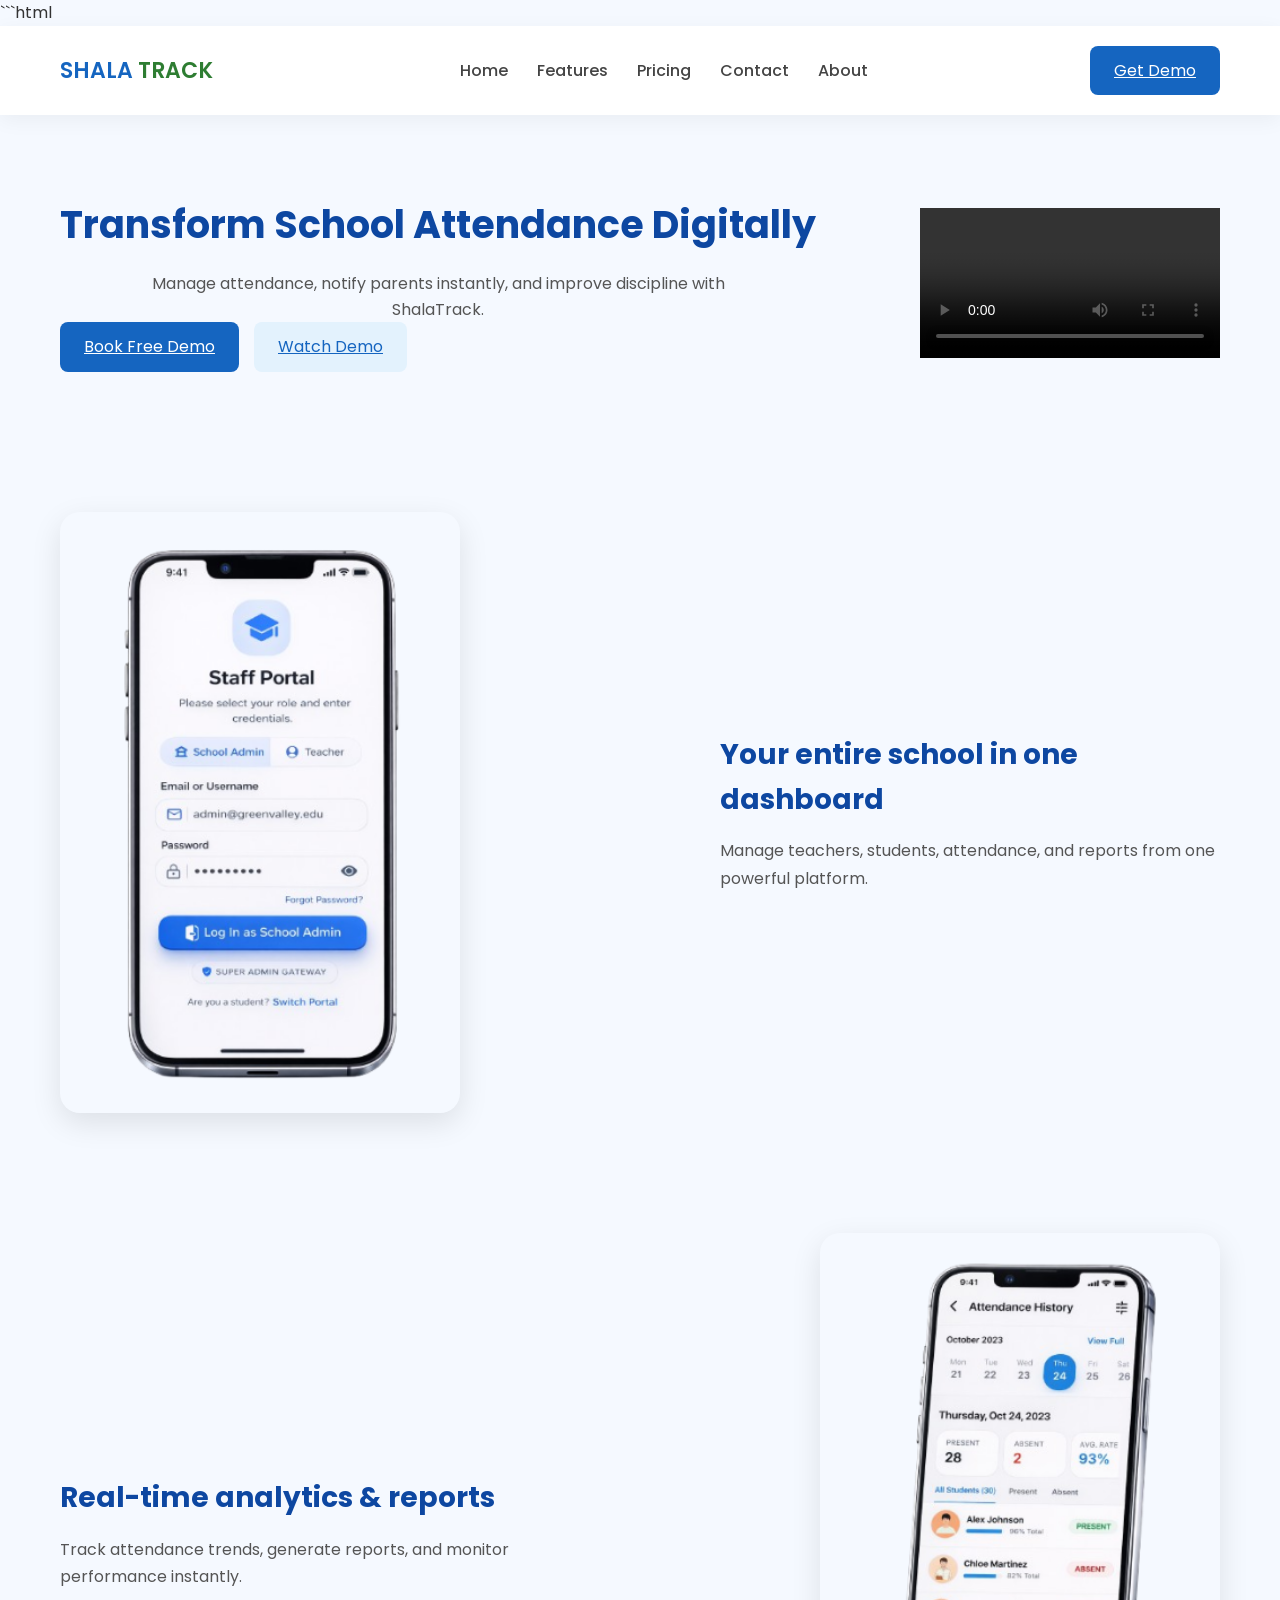
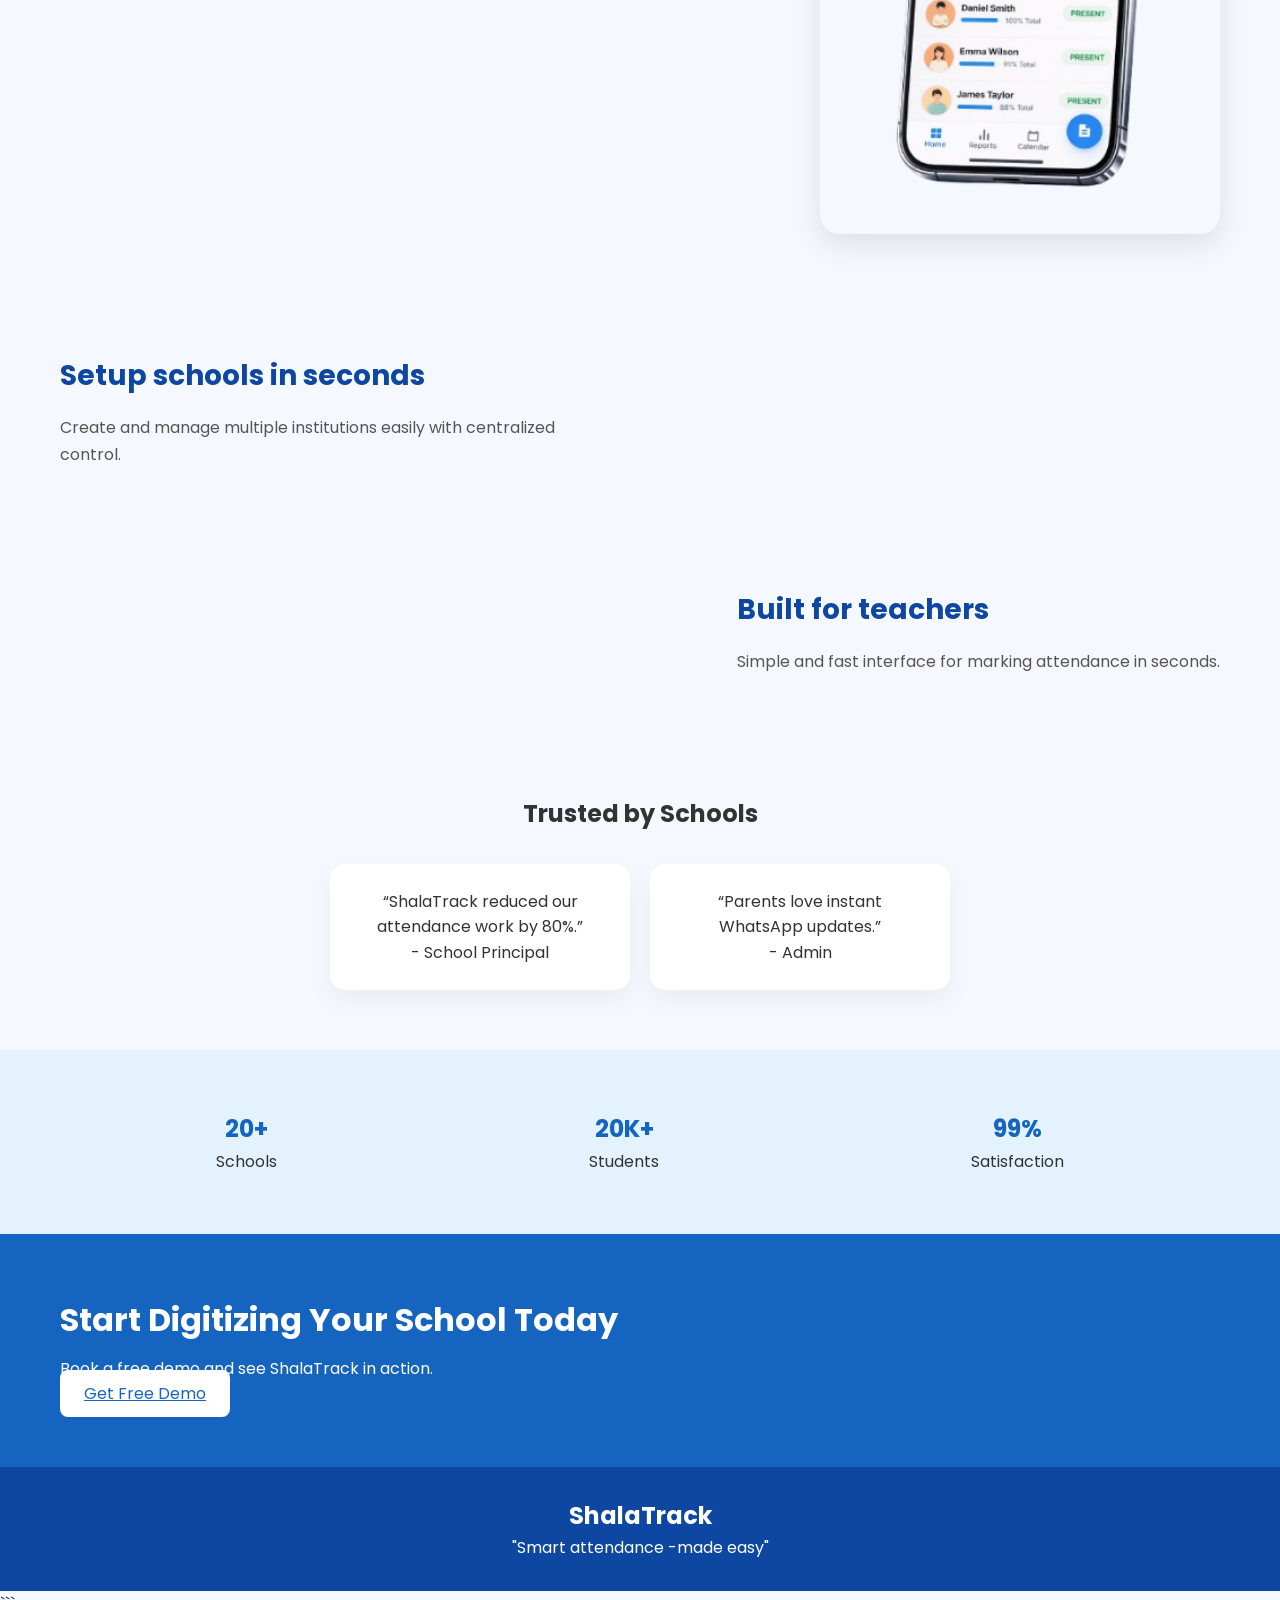
==== index.html @ d2fe2675 "Update index.html" ====
```html
<!DOCTYPE html>
<html lang="en">
<head>
  <meta charset="UTF-8">
  <title>ShalaTrack</title>
  <meta name="viewport" content="width=device-width, initial-scale=1.0">

  <link rel="stylesheet" href="styles.css">
  <link href="https://fonts.googleapis.com/css2?family=Poppins:wght@300;400;600&display=swap" rel="stylesheet">
</head>

<body>

<!-- NAVBAR -->
<header class="navbar">

  <div class="logo">
    <span class="logo-blue">SHALA</span>
    <span class="logo-green">TRACK</span>
  </div>

  <!-- ☰ HAMBURGER -->
  <div class="menu-toggle" onclick="toggleMenu()">☰</div>

  <nav id="nav-links">
    <a href="index.html">Home</a>
    <a href="features.html">Features</a>
    <a href="pricing.html">Pricing</a>
    <a href="contact.html">Contact</a>
    <a href="about.html">About</a>
  </nav>

  <a href="contact.html#contact-form" class="btn">Get Demo</a>

</header>

<!-- HERO -->
<section class="hero">
  <div class="hero-left">
    <h1>Transform School Attendance Digitally</h1>
    <p>
      Manage attendance, notify parents instantly, and improve discipline with ShalaTrack.
    </p>

    <div class="hero-buttons">
      <a href="contact.html#contact-form" class="btn">Book Free Demo</a>
      <a href="#" class="btn secondary">Watch Demo</a>
    </div>
  </div>

  <div class="hero-right">

    <!-- 🎥 VIDEO START -->
    <!-- Replace "videos/demo.mp4" with your actual video file path -->
    <!-- Example: videos/shalatrack-demo.mp4 -->

    <video controls width="100%">
      <source src="shallademo.mp4" type="video/mp4">
      
      <!-- If video not supported -->
      Your browser does not support the video tag.
    </video>

    <!-- 🎥 VIDEO END -->

  </div>
</section>

<!-- FEATURES -->
<section class="split">
  <div class="split-img">
    <img src="staffmockup.png" alt="Staff Interface">
  </div>
  <div class="split-text">
    <h2>Your entire school in one dashboard</h2>
    <p>
      Manage teachers, students, attendance, and reports from one powerful platform.
    </p>
  </div>
</section>

<section class="split reverse">
  <div class="split-img">
    <img src="historymock.png" alt="Attendance History">
  </div>
  <div class="split-text">
    <h2>Real-time analytics & reports</h2>
    <p>
      Track attendance trends, generate reports, and monitor performance instantly.
    </p>
  </div>
</section>

<section class="split">
  <div class="split-text">
    <h2>Setup schools in seconds</h2>
    <p>
      Create and manage multiple institutions easily with centralized control.
    </p>
  </div>
</section>

<section class="split reverse">
  <div class="split-text">
    <h2>Built for teachers</h2>
    <p>
      Simple and fast interface for marking attendance in seconds.
    </p>
  </div>
</section>

<!-- TESTIMONIAL -->
<section class="testimonial">
  <h2>Trusted by Schools</h2>

  <div class="test-grid">
    <div class="test-card">
      <p>“ShalaTrack reduced our attendance work by 80%.”</p>
      <span>- School Principal</span>
    </div>

    <div class="test-card">
      <p>“Parents love instant WhatsApp updates.”</p>
      <span>- Admin</span>
    </div>
  </div>
</section>

<!-- STATS -->
<section class="stats">
  <div>
    <h1>20+</h1>
    <p>Schools</p>
  </div>

  <div>
    <h1>20K+</h1>
    <p>Students</p>
  </div>

  <div>
    <h1>99%</h1>
    <p>Satisfaction</p>
  </div>
</section>

<!-- CTA -->
<section class="cta">
  <div class="cta-text">
    <h1>Start Digitizing Your School Today</h1>
    <p>Book a free demo and see ShalaTrack in action.</p>
    <a href="contact.html#contact-form" class="btn">Get Free Demo</a>
  </div>
</section>

<!-- FOOTER -->
<footer>
  <div>
    <h2>ShalaTrack</h2>
    <p>"Smart attendance -made easy"</p>
  </div>
</footer>

<!-- SCRIPT -->
<script>
function toggleMenu() {
  const nav = document.getElementById("nav-links");
  nav.classList.toggle("active");
}
</script>

</body>
</html>
```
---- styles.css ----
/* RESET */
* {
  margin: 0;
  padding: 0;
  box-sizing: border-box;
  font-family: 'Poppins', sans-serif;
}

body {
  background: #f5f9ff;
  color: #333;
  line-height: 1.6;
}

/* NAVBAR */
.navbar {
  display: flex;
  justify-content: space-between;
  align-items: center;
  padding: 20px 60px;
  background: white;
  box-shadow: 0 5px 20px rgba(0,0,0,0.05);
  position: sticky;
  top: 0;
  z-index: 100;
}

.logo {
  font-size: 22px;
  font-weight: 600;
}

.logo-blue {
  color: #1565c0;
}

.logo-green {
  color: #2e7d32;
}

.navbar nav a {
  margin-left: 25px;
  text-decoration: none;
  color: #444;
  font-weight: 500;
  transition: 0.3s;
}

.navbar nav a:hover {
  color: #1565c0;
}

/* BUTTON */
.btn {
  padding: 12px 24px;
  border: none;
  border-radius: 8px;
  background: #1565c0;
  color: white;
  cursor: pointer;
  transition: 0.3s;
}

.btn:hover {
  background: #0d47a1;
  transform: translateY(-2px);
}

.btn.secondary {
  background: #e3f2fd;
  color: #1565c0;
}

/* HERO */
.hero {
  display: flex;
  justify-content: space-between;
  align-items: center;
  padding: 80px 60px;
  animation: fadeUp 1s ease;
}

.hero-left h1 {
  font-size: 42px;
  color: #0d47a1;
  margin-bottom: 20px;
}

.hero-left p {
  margin-bottom: 25px;
  color: #555;
}

.hero-buttons {
  display: flex;
  gap: 15px;
}

.hero-right img {
  width: 450px;
  animation: float 3s ease-in-out infinite;
}

/* SPLIT SECTIONS */
.split {
  display: flex;
  align-items: center;
  justify-content: space-between;
  padding: 60px;
  gap: 40px;
}

.split.reverse {
  flex-direction: row-reverse;
}

.split-img img {
  width: 400px;
  border-radius: 20px;
  box-shadow: 0 10px 30px rgba(0,0,0,0.1);
}

.split-text h2 {
  color: #0d47a1;
  margin-bottom: 15px;
}

/* TESTIMONIAL */
.testimonial {
  padding: 60px;
  text-align: center;
}

.test-grid {
  display: flex;
  gap: 20px;
  justify-content: center;
  margin-top: 30px;
}

.test-card {
  background: white;
  padding: 25px;
  border-radius: 15px;
  box-shadow: 0 10px 25px rgba(0,0,0,0.05);
  max-width: 300px;
}

/* STATS */
.stats {
  display: flex;
  justify-content: space-around;
  padding: 60px;
  background: #e3f2fd;
  text-align: center;
}

.stats h1 {
  color: #1565c0;
}

/* CTA */
.cta {
  display: flex;
  align-items: center;
  justify-content: space-between;
  padding: 60px;
  background: #1565c0;
  color: white;
}

.cta img {
  width: 300px;
}

.cta .btn {
  margin-top: 20px;
  background: white;
  color: #1565c0;
}

/* FOOTER */
footer {
  background: #0d47a1;
  color: white;
  text-align: center;
  padding: 30px;
}

/* ANIMATIONS */
@keyframes fadeUp {
  from {
    opacity: 0;
    transform: translateY(40px);
  }
  to {
    opacity: 1;
    transform: translateY(0);
  }
}

@keyframes float {
  0% { transform: translateY(0); }
  50% { transform: translateY(-10px); }
  100% { transform: translateY(0); }
}

/* RESPONSIVE */

/* TABLET */
@media (max-width: 1024px) {
  .hero, .split, .cta {
    flex-direction: column;
    text-align: center;
  }

  .hero-right img,
  .split-img img,
  .cta img {
    width: 80%;
  }

  .stats {
    flex-direction: column;
    gap: 20px;
  }
}

/* MOBILE */
@media (max-width: 768px) {

  .navbar {
    padding: 15px 20px;
  }

  .navbar nav {
    display: none;
  }

  .hero {
    padding: 40px 20px;
  }

  .hero-left h1 {
    font-size: 28px;
  }

  .split {
    padding: 40px 20px;
  }

  .testimonial {
    padding: 40px 20px;
  }

  .test-grid {
    flex-direction: column;
    align-items: center;
  }

  .stats {
    padding: 40px 20px;
  }

  .cta {
    padding: 40px 20px;
  }

}
/* ABOUT HERO (centered) */
.hero {
  text-align: center;
}

.hero h1 {
  font-size: 38px;
  color: #0d47a1;
  margin-bottom: 15px;
}

.hero p {
  color: #555;
  max-width: 600px;
  margin: auto;
}

/* SPLIT TEXT IMPROVEMENT */
.split-text {
  max-width: 500px;
}

.split-text h2 {
  font-size: 28px;
  margin-bottom: 15px;
}

.split-text p {
  color: #555;
  line-height: 1.7;
}

/* TEAM SECTION */
.team {
  text-align: center;
  padding: 80px 60px;
}

.team h1 {
  font-size: 32px;
  color: #0d47a1;
  margin-bottom: 10px;
}

.team p {
  color: #666;
  margin-bottom: 30px;
}

/* TEAM CARDS (reuse testimonial style but improved) */
.test-card {
  transition: 0.3s;
}

.test-card:hover {
  transform: translateY(-8px);
  box-shadow: 0 15px 40px rgba(0,0,0,0.1);
}

/* CTA TEXT FIX */
.cta-text h1 {
  font-size: 32px;
}

.cta-text p {
  margin-top: 10px;
}

/* IMAGE RESPONSIVE FIX */
.split-img img {
  max-width: 100%;
}

/* MOBILE IMPROVEMENTS */
@media (max-width: 768px) {

  .hero h1 {
    font-size: 26px;
  }

  .split-text h2 {
    font-size: 22px;
  }

  .team {
    padding: 40px 20px;
  }

}
/* FEATURES SECTION */
.features-section {
  padding: 60px;
}

/* GRID */
.features-grid {
  display: grid;
  grid-template-columns: repeat(3, 1fr);
  gap: 25px;
}

/* CARD */
.feature-card {
  background: white;
  padding: 25px;
  border-radius: 15px;
  box-shadow: 0 10px 25px rgba(0,0,0,0.05);
  transition: 0.3s;
}

.feature-card h3 {
  color: #1565c0;
  margin-bottom: 10px;
}

.feature-card p {
  color: #555;
  font-size: 14px;
}

/* HOVER EFFECT */
.feature-card:hover {
  transform: translateY(-8px);
  box-shadow: 0 15px 40px rgba(0,0,0,0.1);
}

/* RESPONSIVE */
@media (max-width: 1024px) {
  .features-grid {
    grid-template-columns: repeat(2, 1fr);
  }
}

@media (max-width: 768px) {
  .features-grid {
    grid-template-columns: 1fr;
  }

  .features-section {
    padding: 40px 20px;
  }
}
/* CONTACT SECTION */
.contact-section {
  padding: 60px;
}

/* BOX */
.contact-box {
  display: flex;
  gap: 40px;
  background: white;
  padding: 40px;
  border-radius: 20px;
  box-shadow: 0 10px 30px rgba(0,0,0,0.05);
}

/* LEFT SIDE */
.contact-info {
  flex: 1;
}

.contact-info h2 {
  color: #0d47a1;
  margin-bottom: 15px;
}

.contact-info p {
  margin-bottom: 10px;
  color: #555;
}

/* RIGHT SIDE */
.contact-form-box {
  flex: 1;
}

/* FORM */
.contact-form-box form {
  display: flex;
  flex-direction: column;
}

.contact-form-box input,
.contact-form-box textarea {
  padding: 12px;
  margin-bottom: 15px;
  border-radius: 8px;
  border: 1px solid #ddd;
  font-size: 14px;
}

.contact-form-box textarea {
  height: 120px;
  resize: none;
}

/* SUCCESS */
.success-icon {
  font-size: 40px;
  margin-bottom: 10px;
}

/* RESPONSIVE */
@media (max-width: 768px) {
  .contact-box {
    flex-direction: column;
    padding: 20px;
  }

  .contact-section {
    padding: 40px 20px;
  }
}
/* PRICING */
.pricing {
  display: flex;
  justify-content: center;
  gap: 30px;
  padding: 60px;
  flex-wrap: wrap;
}

.pricing-card {
  background: white;
  padding: 30px;
  border-radius: 20px;
  width: 280px;
  text-align: center;
  box-shadow: 0 10px 30px rgba(0,0,0,0.05);
  transition: 0.3s;
}

.pricing-card h2 {
  color: #0d47a1;
  margin-bottom: 10px;
}

.pricing-card h1 {
  font-size: 36px;
  color: #1565c0;
}

.pricing-card p {
  color: #666;
  margin-bottom: 20px;
}

.pricing-card ul {
  list-style: none;
  margin-bottom: 20px;
}

.pricing-card ul li {
  margin-bottom: 10px;
  color: #555;
}

/* HIGHLIGHT PLAN */
.pricing-card.highlight {
  transform: scale(1.05);
  border: 2px solid #1565c0;
}

/* HOVER */
.pricing-card:hover {
  transform: translateY(-8px);
  box-shadow: 0 15px 40px rgba(0,0,0,0.1);
}

/* RESPONSIVE */
@media (max-width: 768px) {
  .pricing {
    padding: 40px 20px;
  }
}
/* HAMBURGER */
.menu-toggle {
  display: none;
  font-size: 26px;
  cursor: pointer;
}

/* MOBILE NAV */
@media (max-width: 768px) {

  .menu-toggle {
    display: block;
  }

  #nav-links {
    position: absolute;
    top: 70px;
    left: 0;
    width: 100%;
    background: white;
    display: none;
    flex-direction: column;
    text-align: center;
    padding: 20px 0;
    box-shadow: 0 10px 30px rgba(0,0,0,0.1);
  }

  #nav-links a {
    display: block;
    margin: 15px 0;
  }

  #nav-links.active {
    display: flex;
  }
}
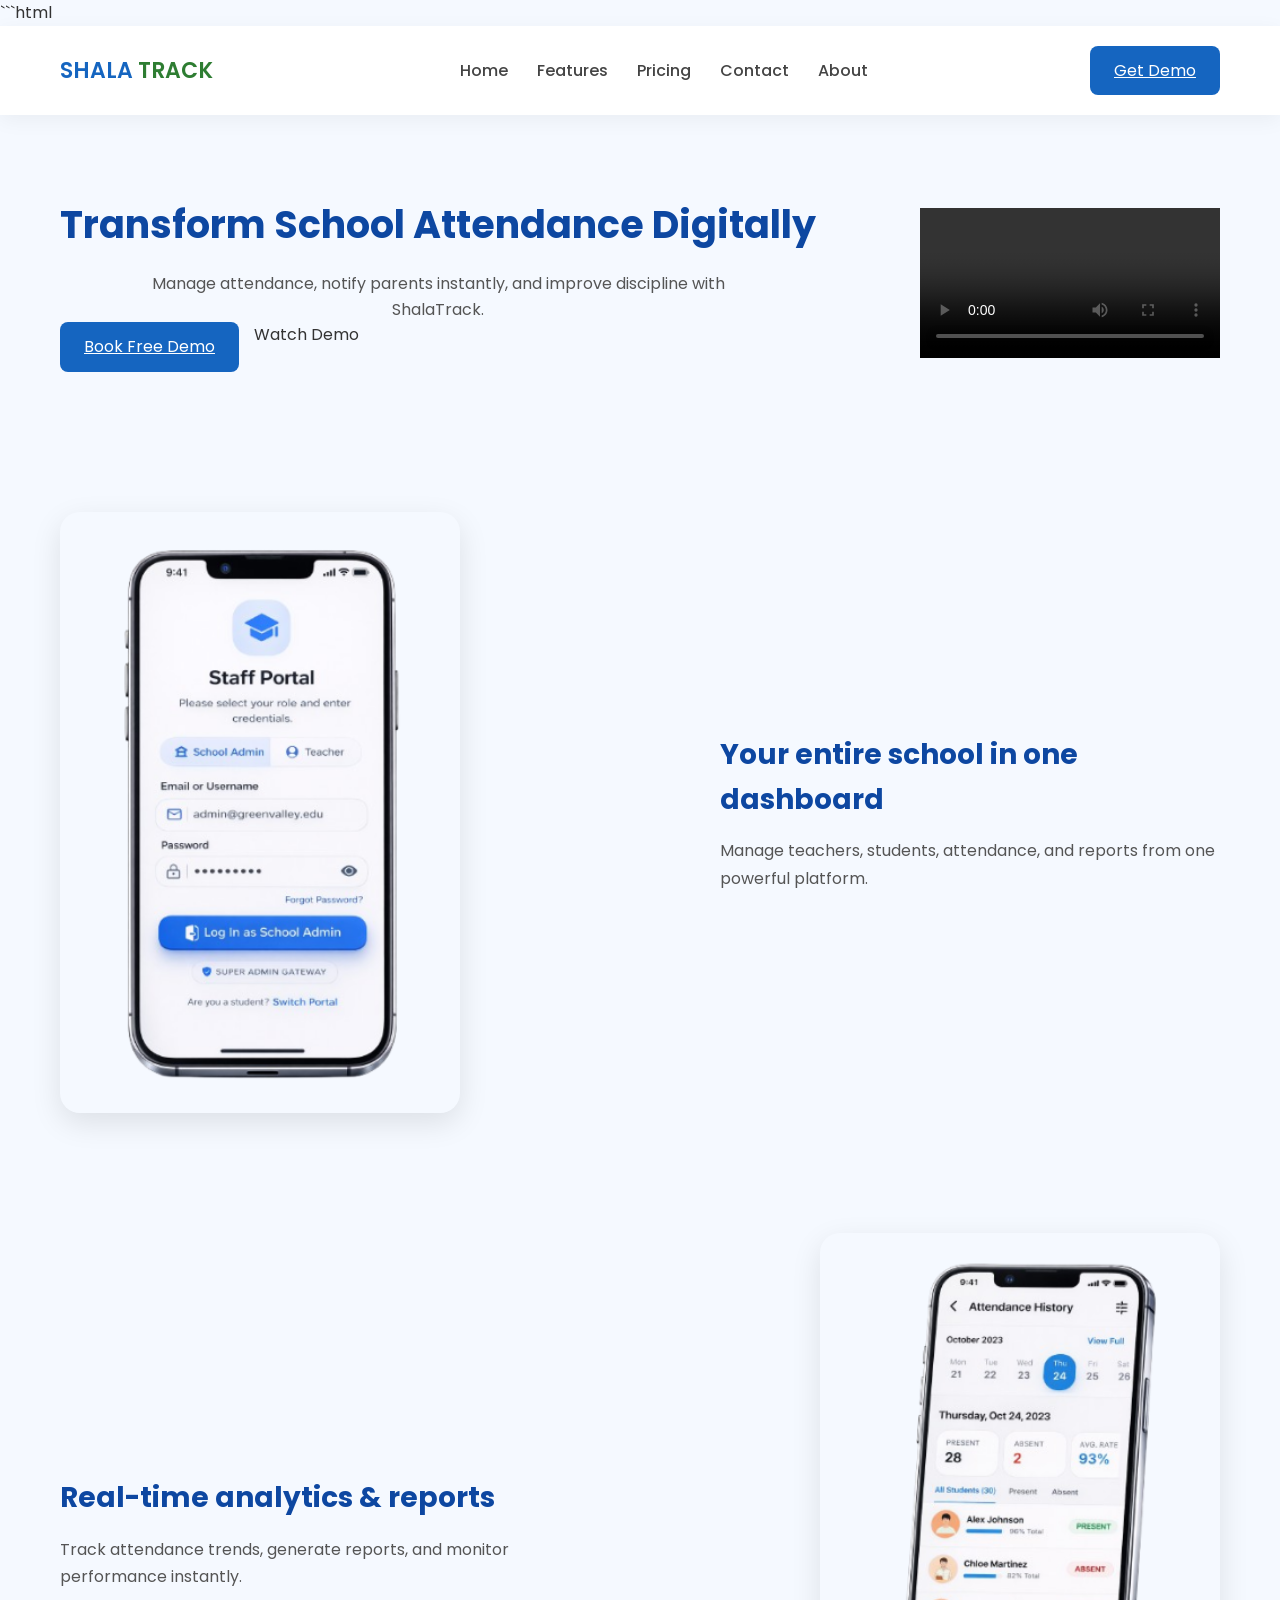
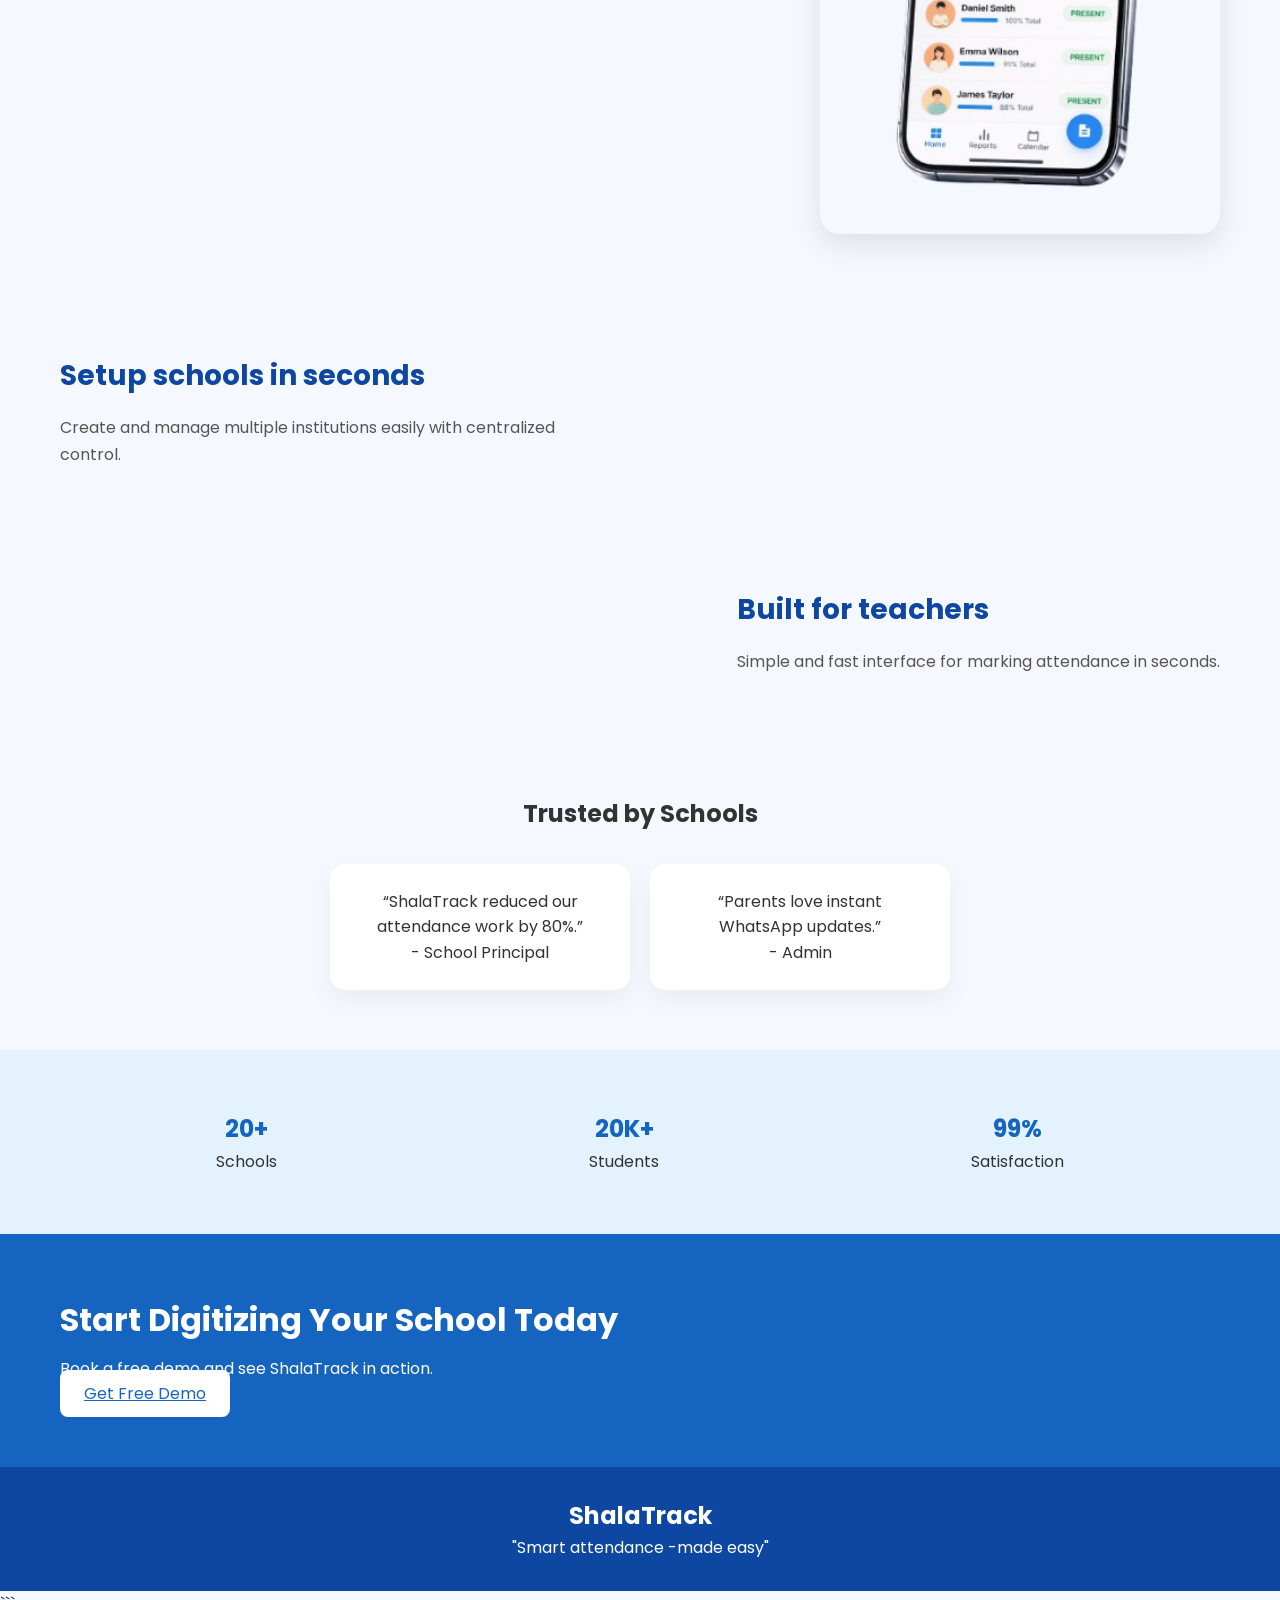
==== commit 48fbbc66: "Update index.html" ====
--- a/index.html
+++ b/index.html
@@ -45,7 +45,9 @@
 
     <div class="hero-buttons">
       <a href="contact.html#contact-form" class="btn">Book Free Demo</a>
-      <a href="#" class="btn secondary">Watch Demo</a>
+      <!--<a href="videos/demo.mp4" class="btn secondary" target="_blank">-->
+  Watch Demo
+</a>
     </div>
   </div>
 
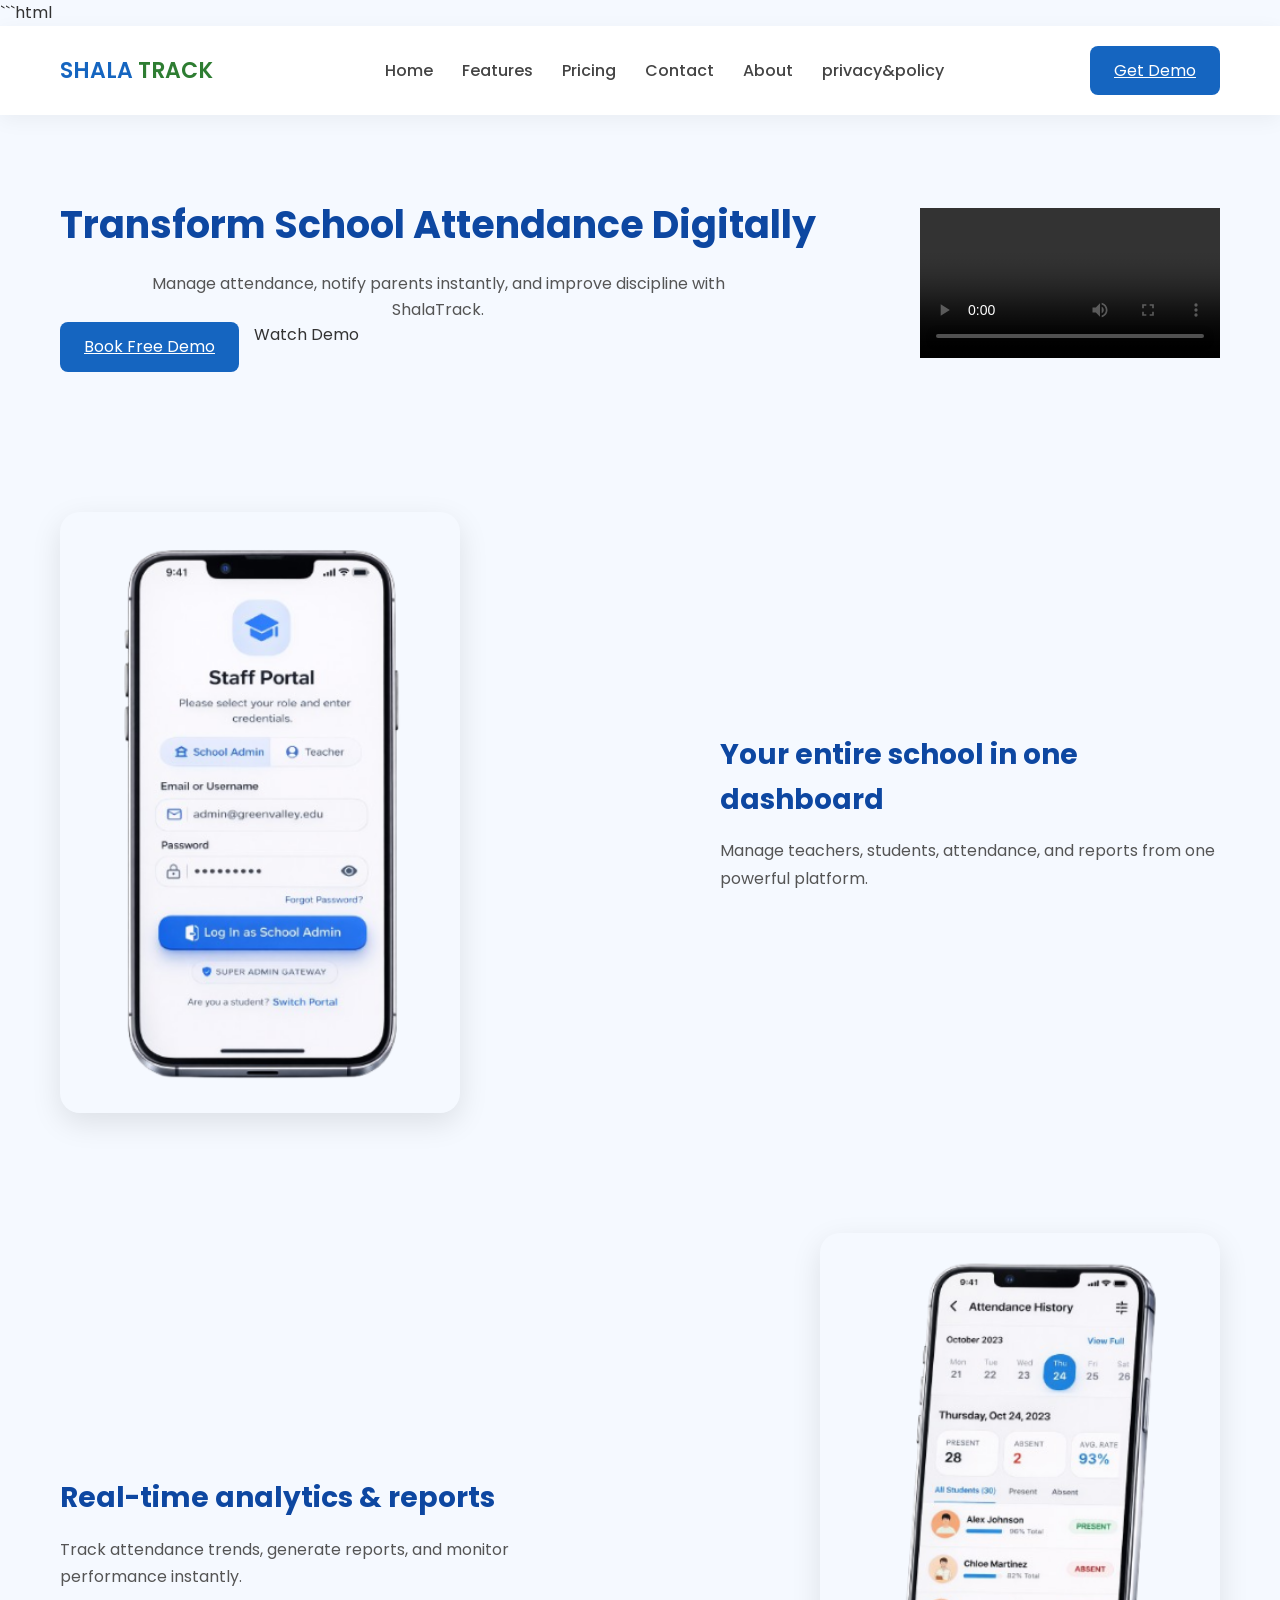
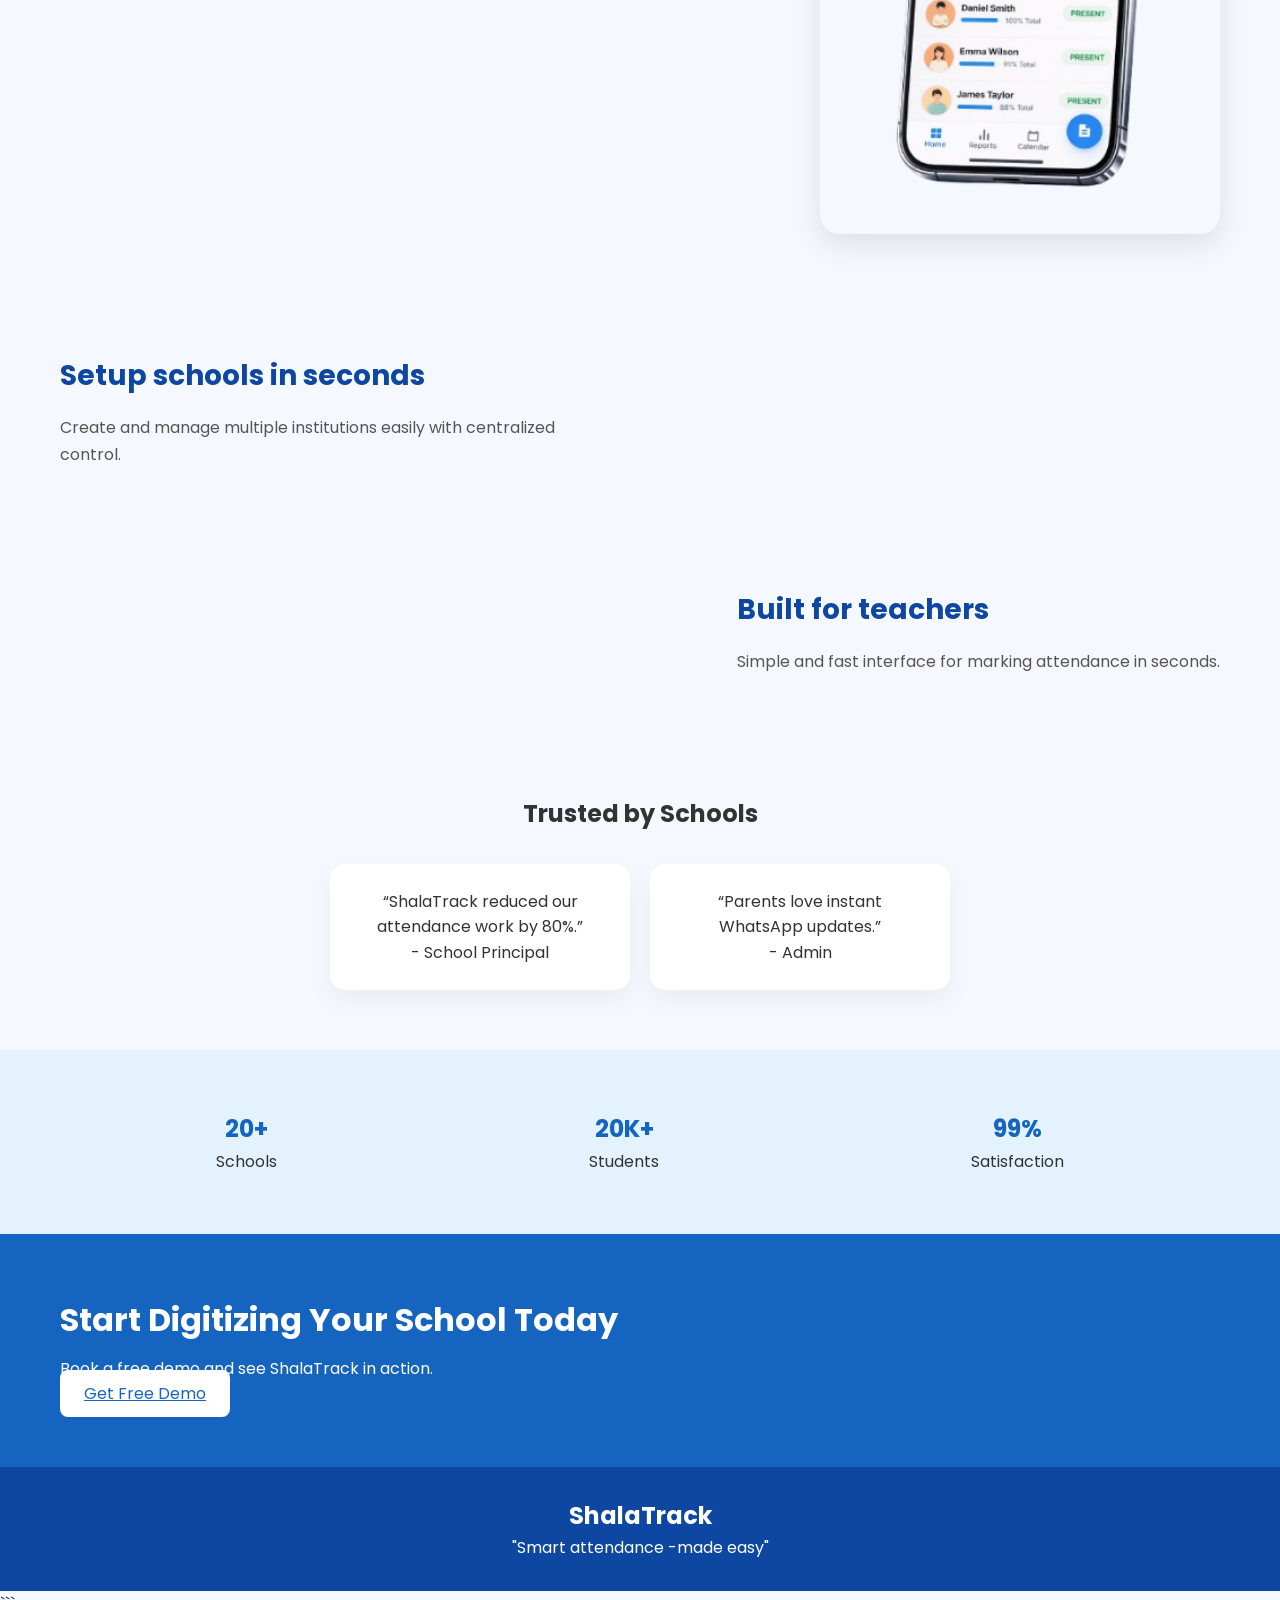
==== commit c894e894: "Update index.html" ====
--- a/index.html
+++ b/index.html
@@ -29,6 +29,7 @@
     <a href="pricing.html">Pricing</a>
     <a href="contact.html">Contact</a>
     <a href="about.html">About</a>
+    <a href="privacy-policy.html">privacy&policy</a>
   </nav>
 
   <a href="contact.html#contact-form" class="btn">Get Demo</a>
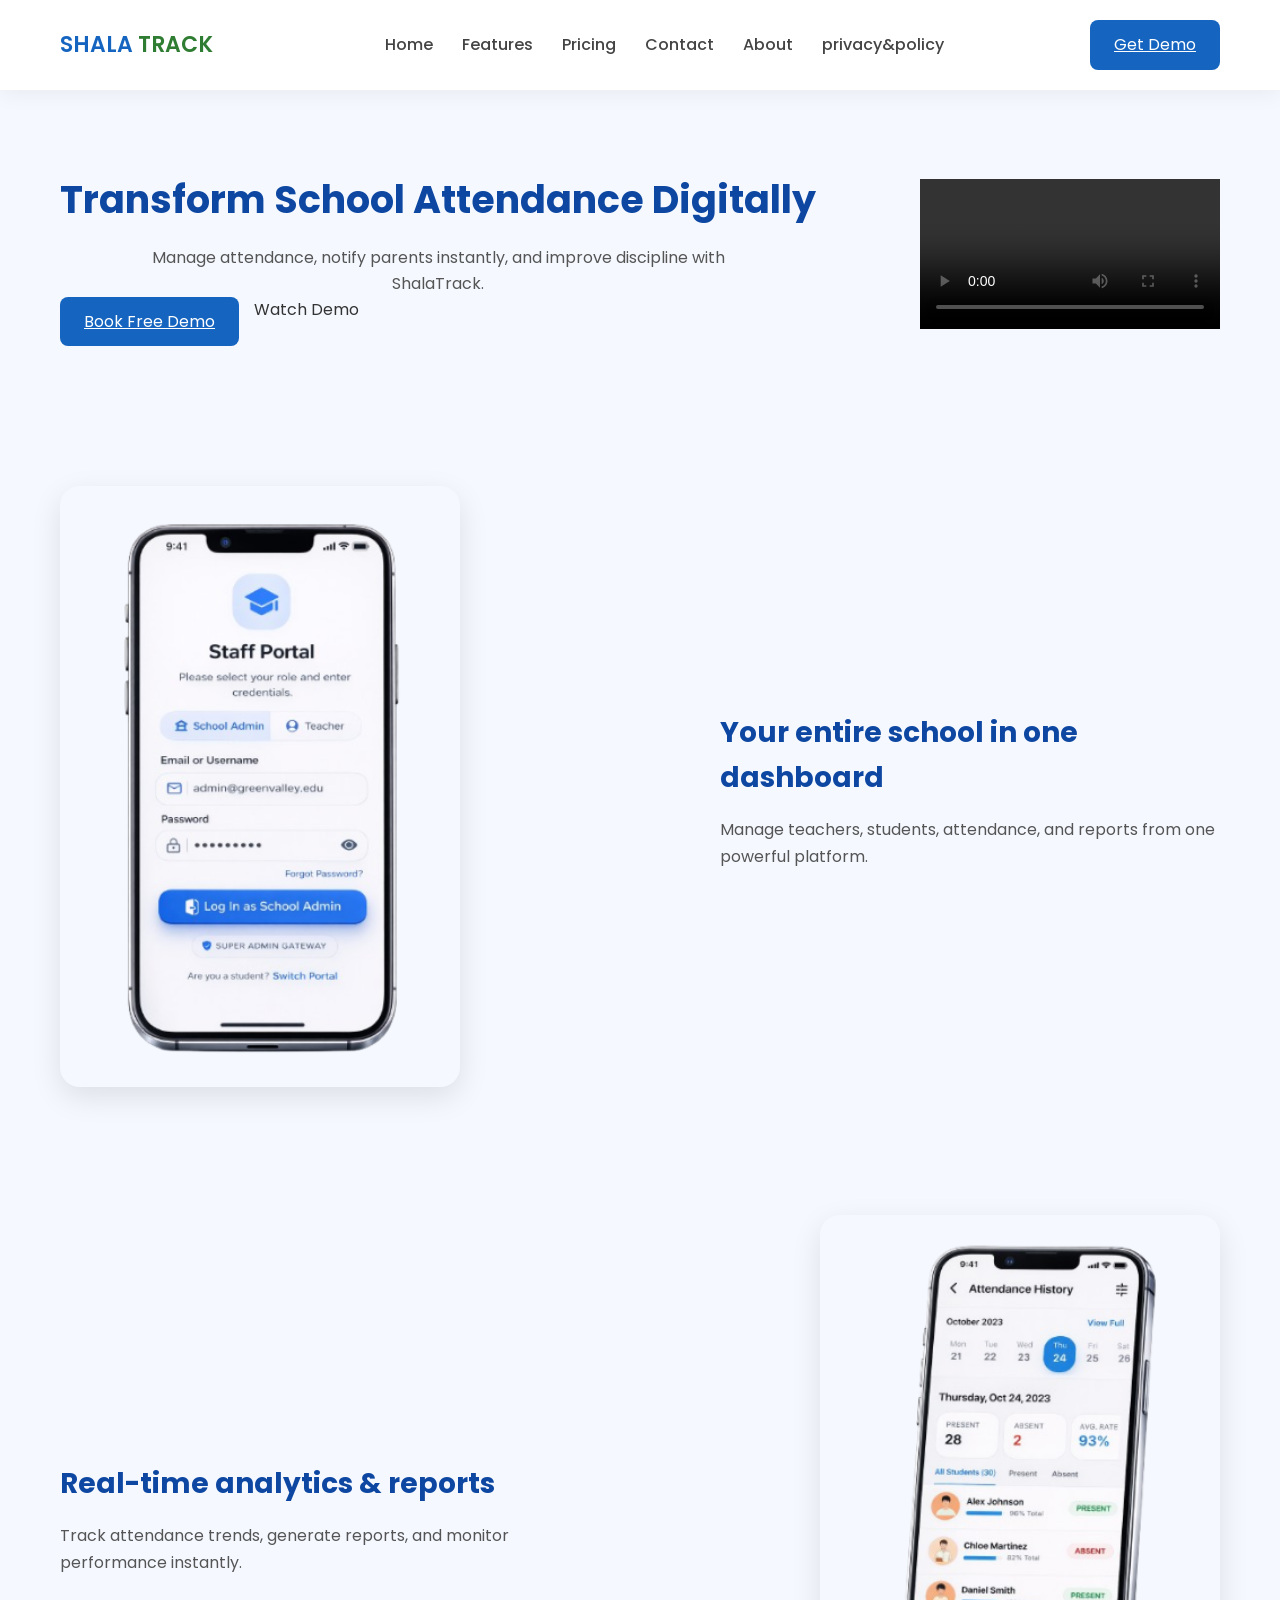
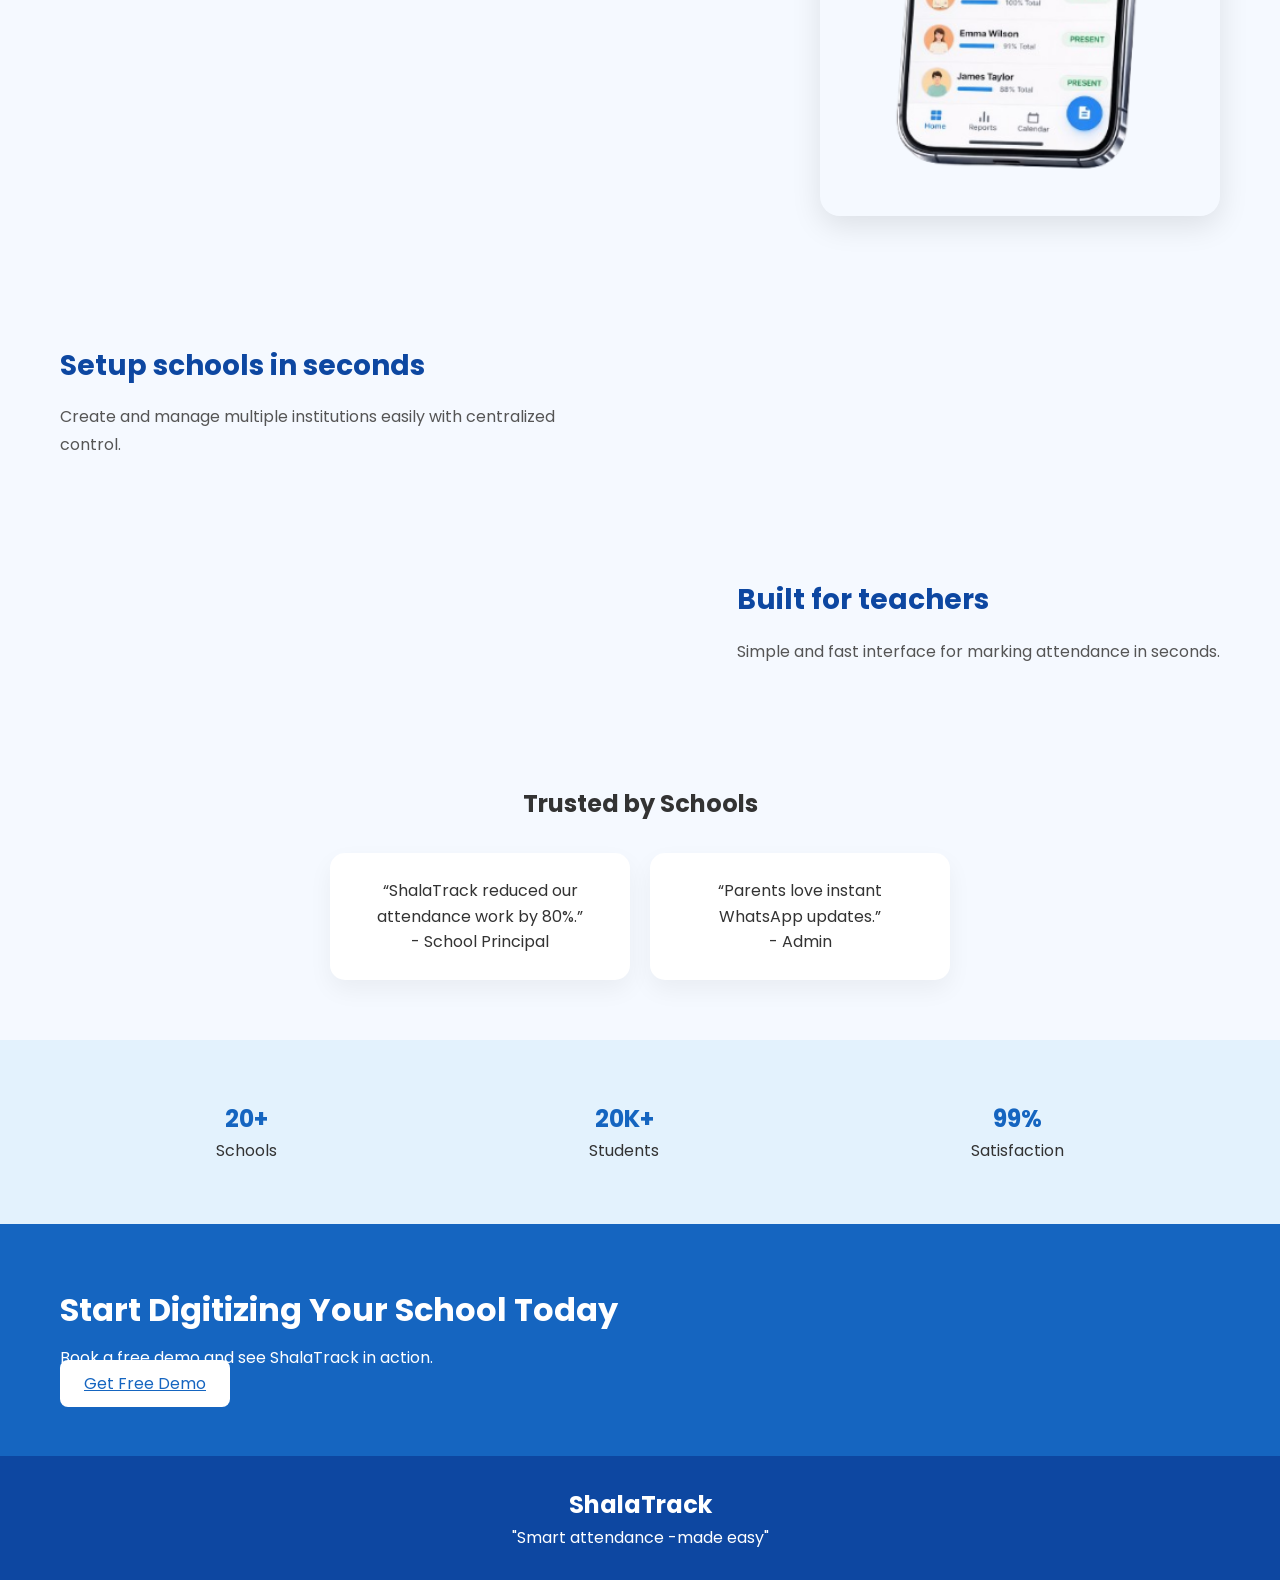
==== commit cd30fdce: "Update index.html" ====
--- a/index.html
+++ b/index.html
@@ -1,4 +1,4 @@
-```html
+
 <!DOCTYPE html>
 <html lang="en">
 <head>
@@ -175,5 +175,4 @@
 
 </body>
 </html>
-```
 
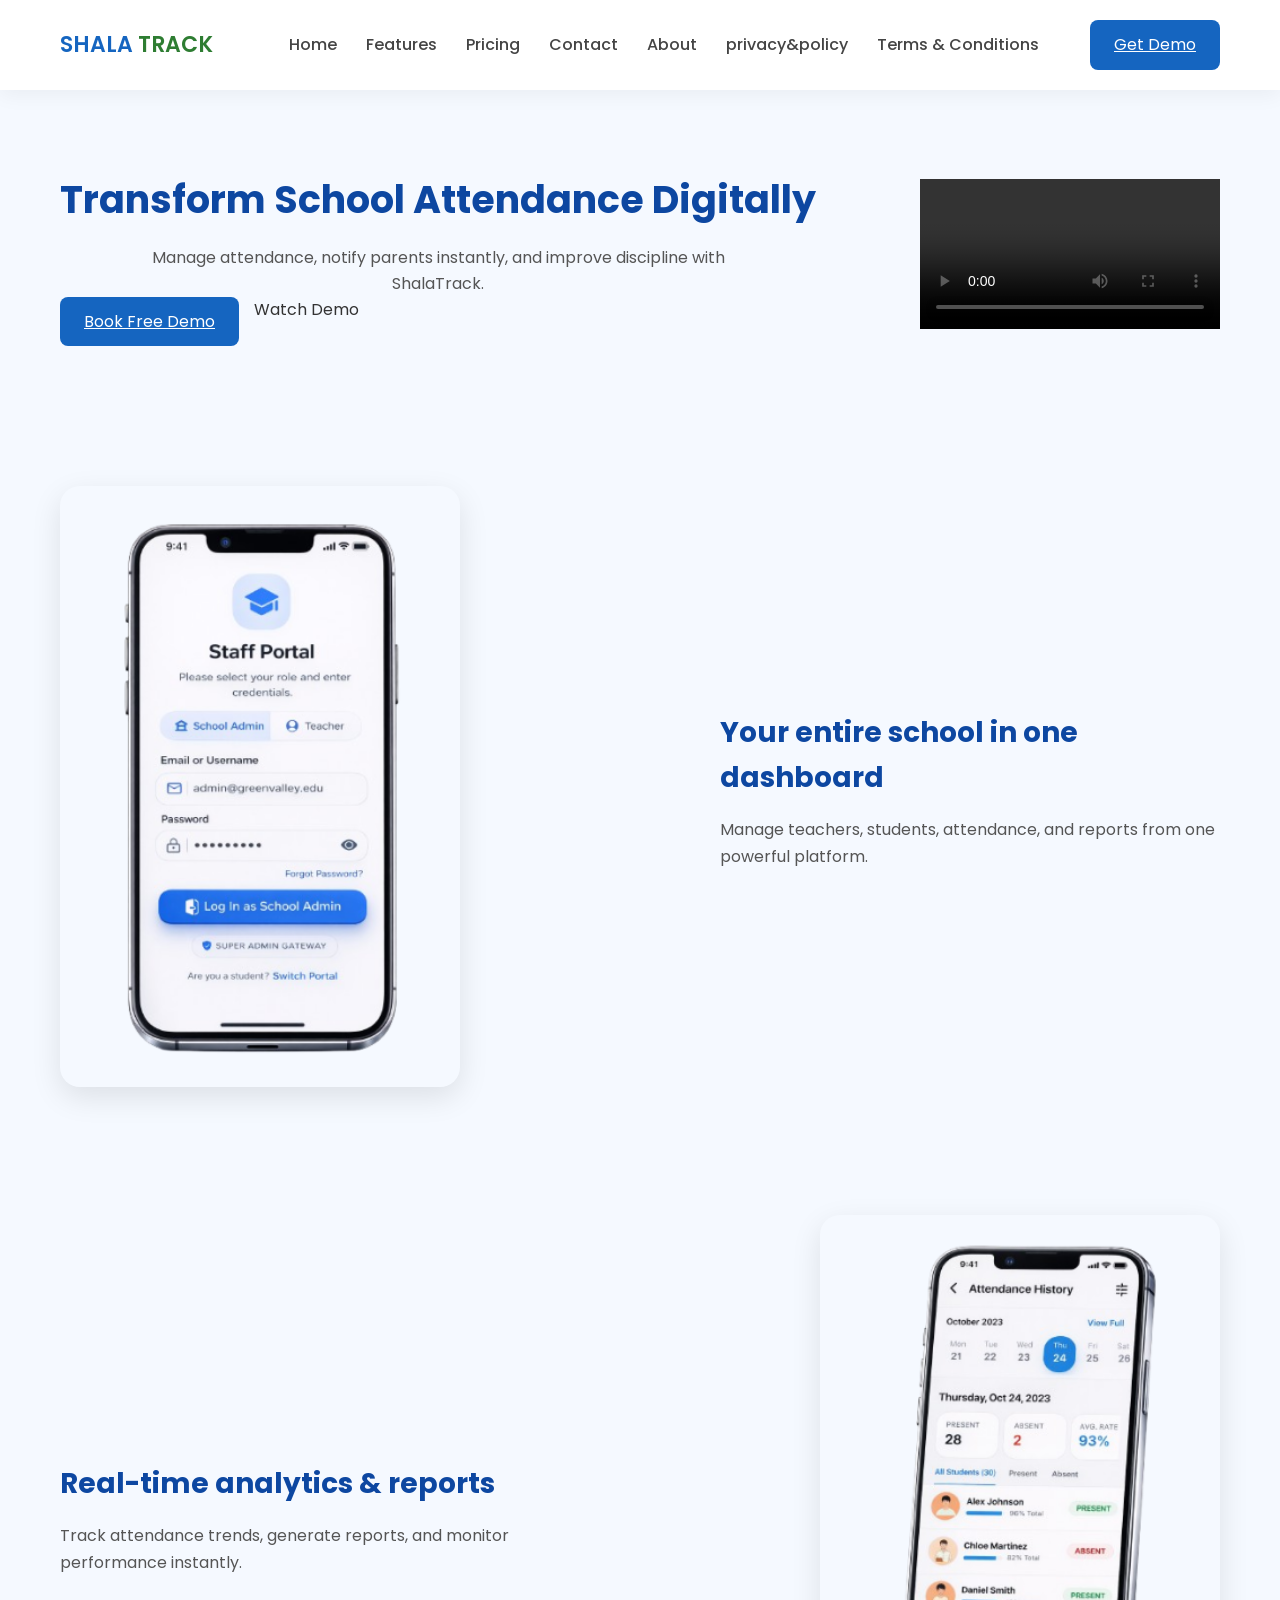
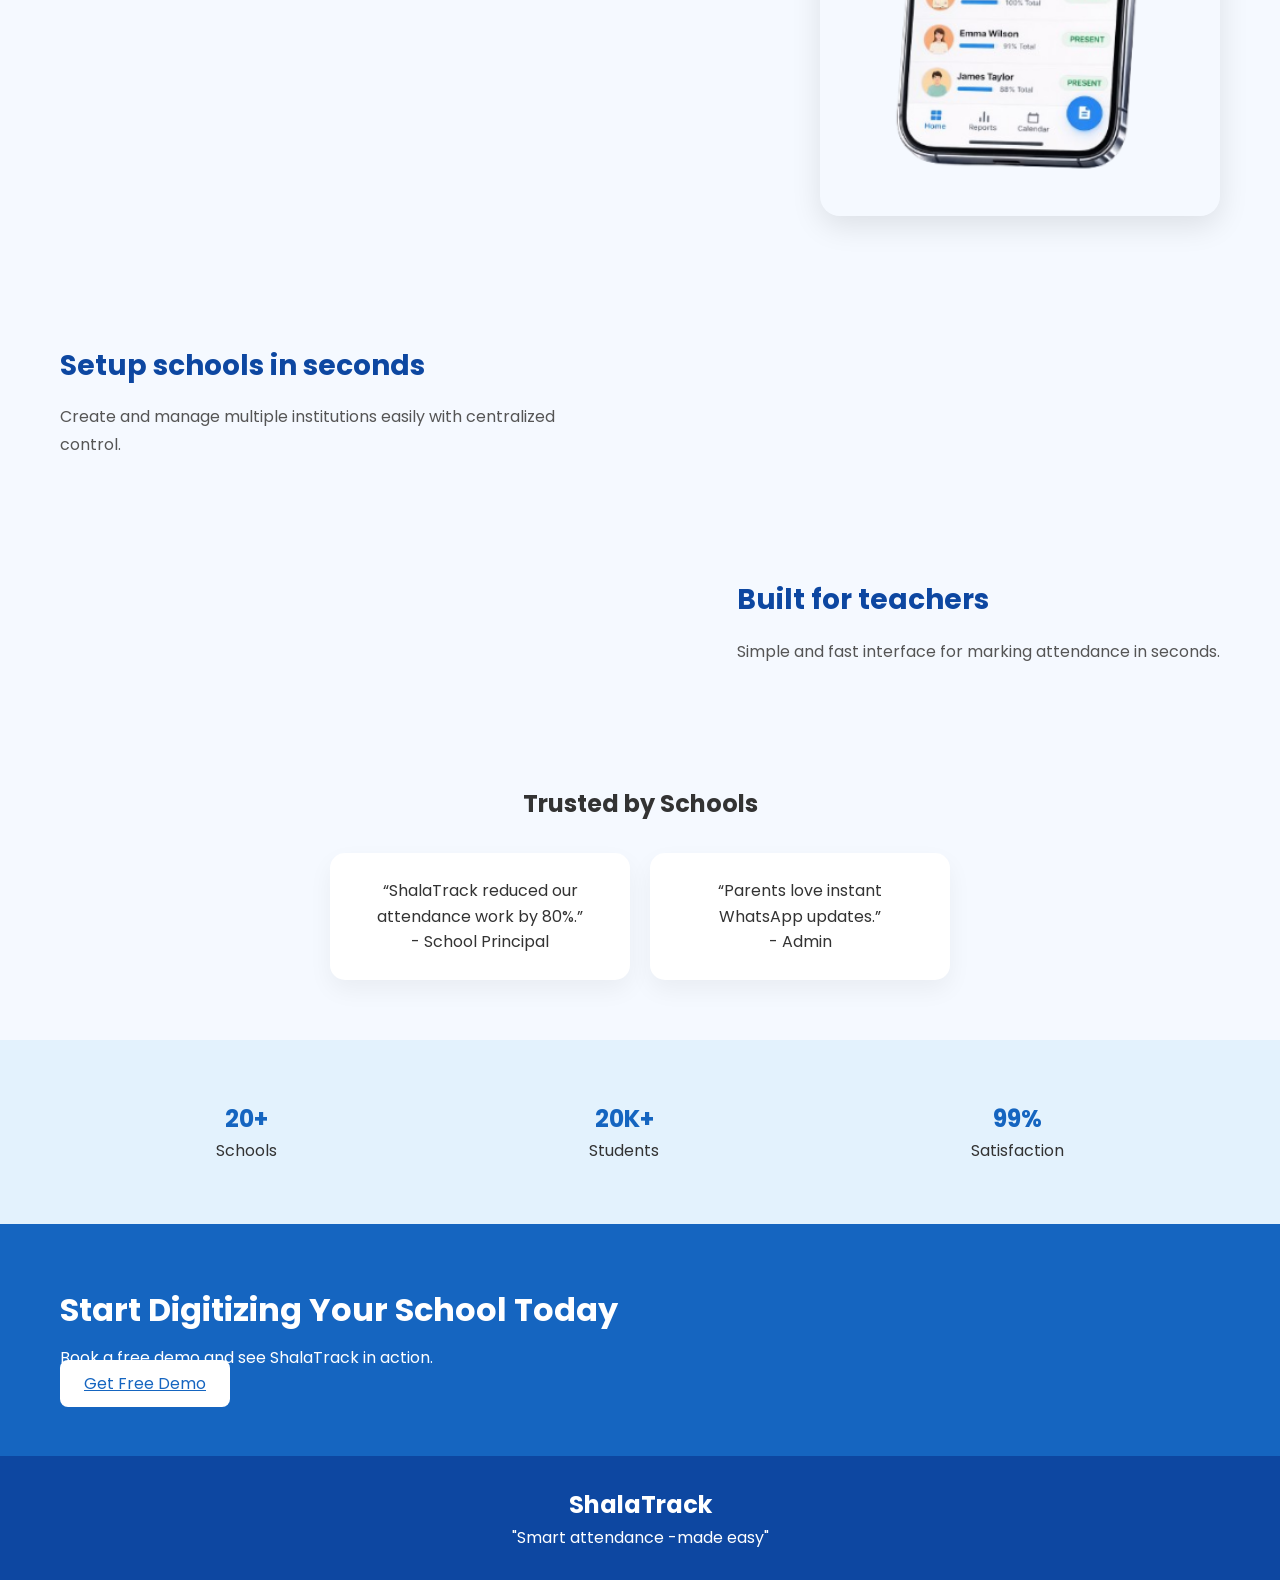
==== commit f0d386e7: "Update index.html" ====
--- a/index.html
+++ b/index.html
@@ -30,6 +30,7 @@
     <a href="contact.html">Contact</a>
     <a href="about.html">About</a>
     <a href="privacy-policy.html">privacy&policy</a>
+    <a href="terms.html">Terms & Conditions</a>
   </nav>
 
   <a href="contact.html#contact-form" class="btn">Get Demo</a>
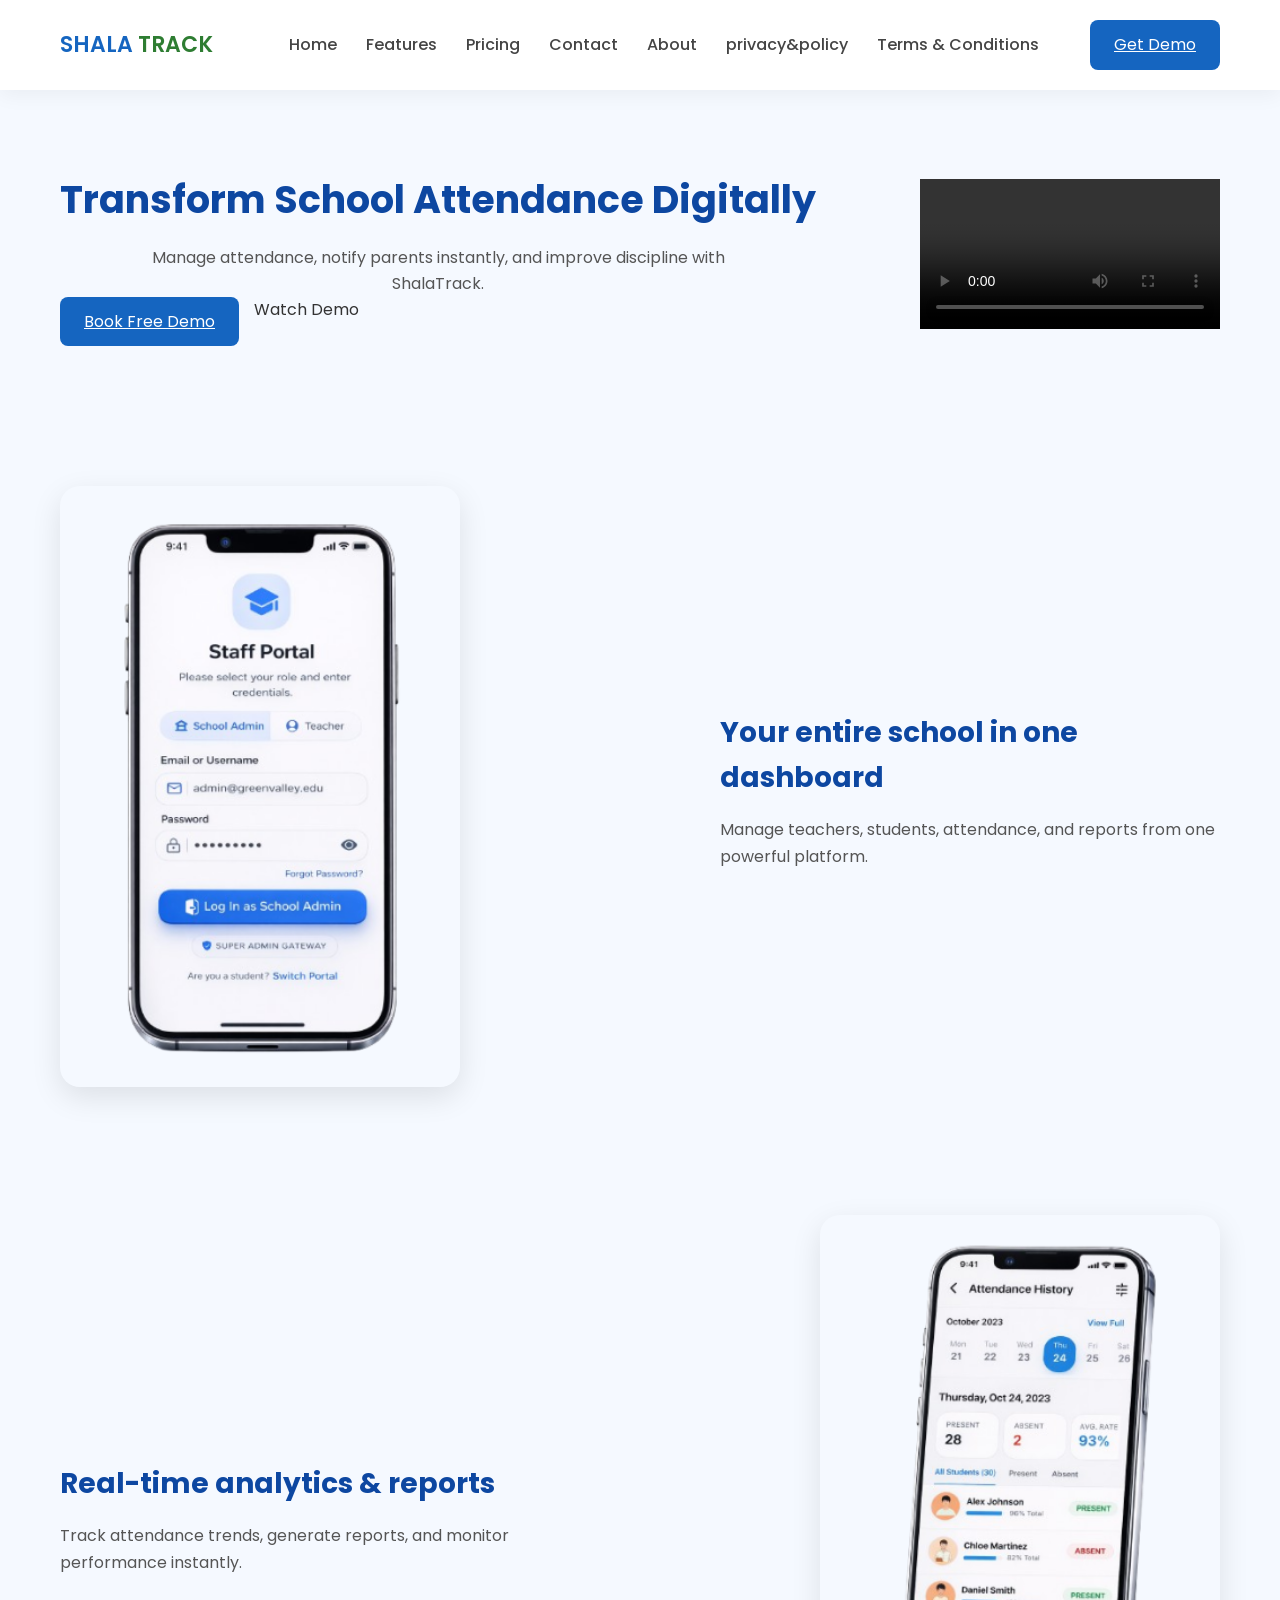
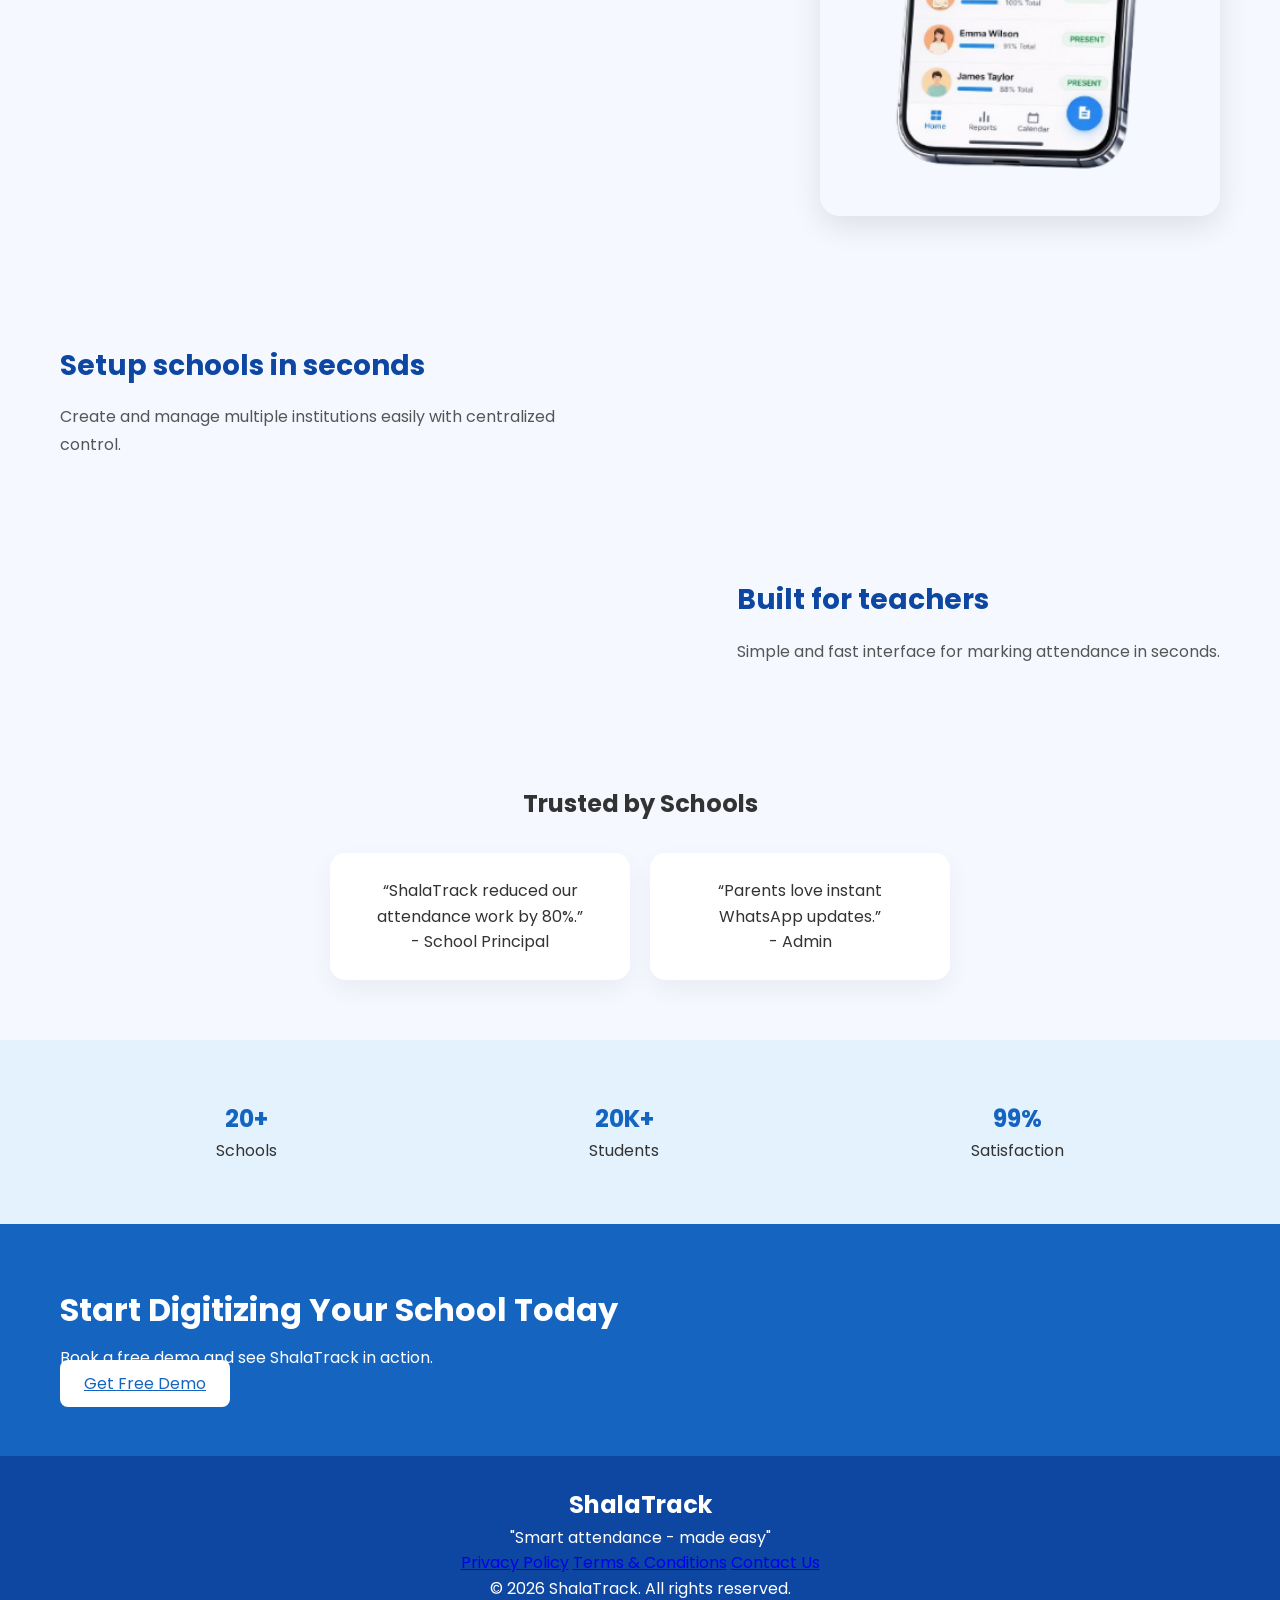
==== commit b2ade237: "Update index.html" ====
--- a/index.html
+++ b/index.html
@@ -159,10 +159,18 @@
 </section>
 
 <!-- FOOTER -->
-<footer>
-  <div>
-    <h2>ShalaTrack</h2>
-    <p>"Smart attendance -made easy"</p>
+<footer> 
+  <div> 
+    <h2>ShalaTrack</h2> 
+    <p>"Smart attendance - made easy"</p>
+
+    <div class="footer-links">
+      <a href="privacy-policy.html">Privacy Policy</a>
+      <a href="terms.html">Terms & Conditions</a>
+      <a href="contact.html">Contact Us</a>
+    </div>
+
+    <p>© 2026 ShalaTrack. All rights reserved.</p>
   </div>
 </footer>
 
